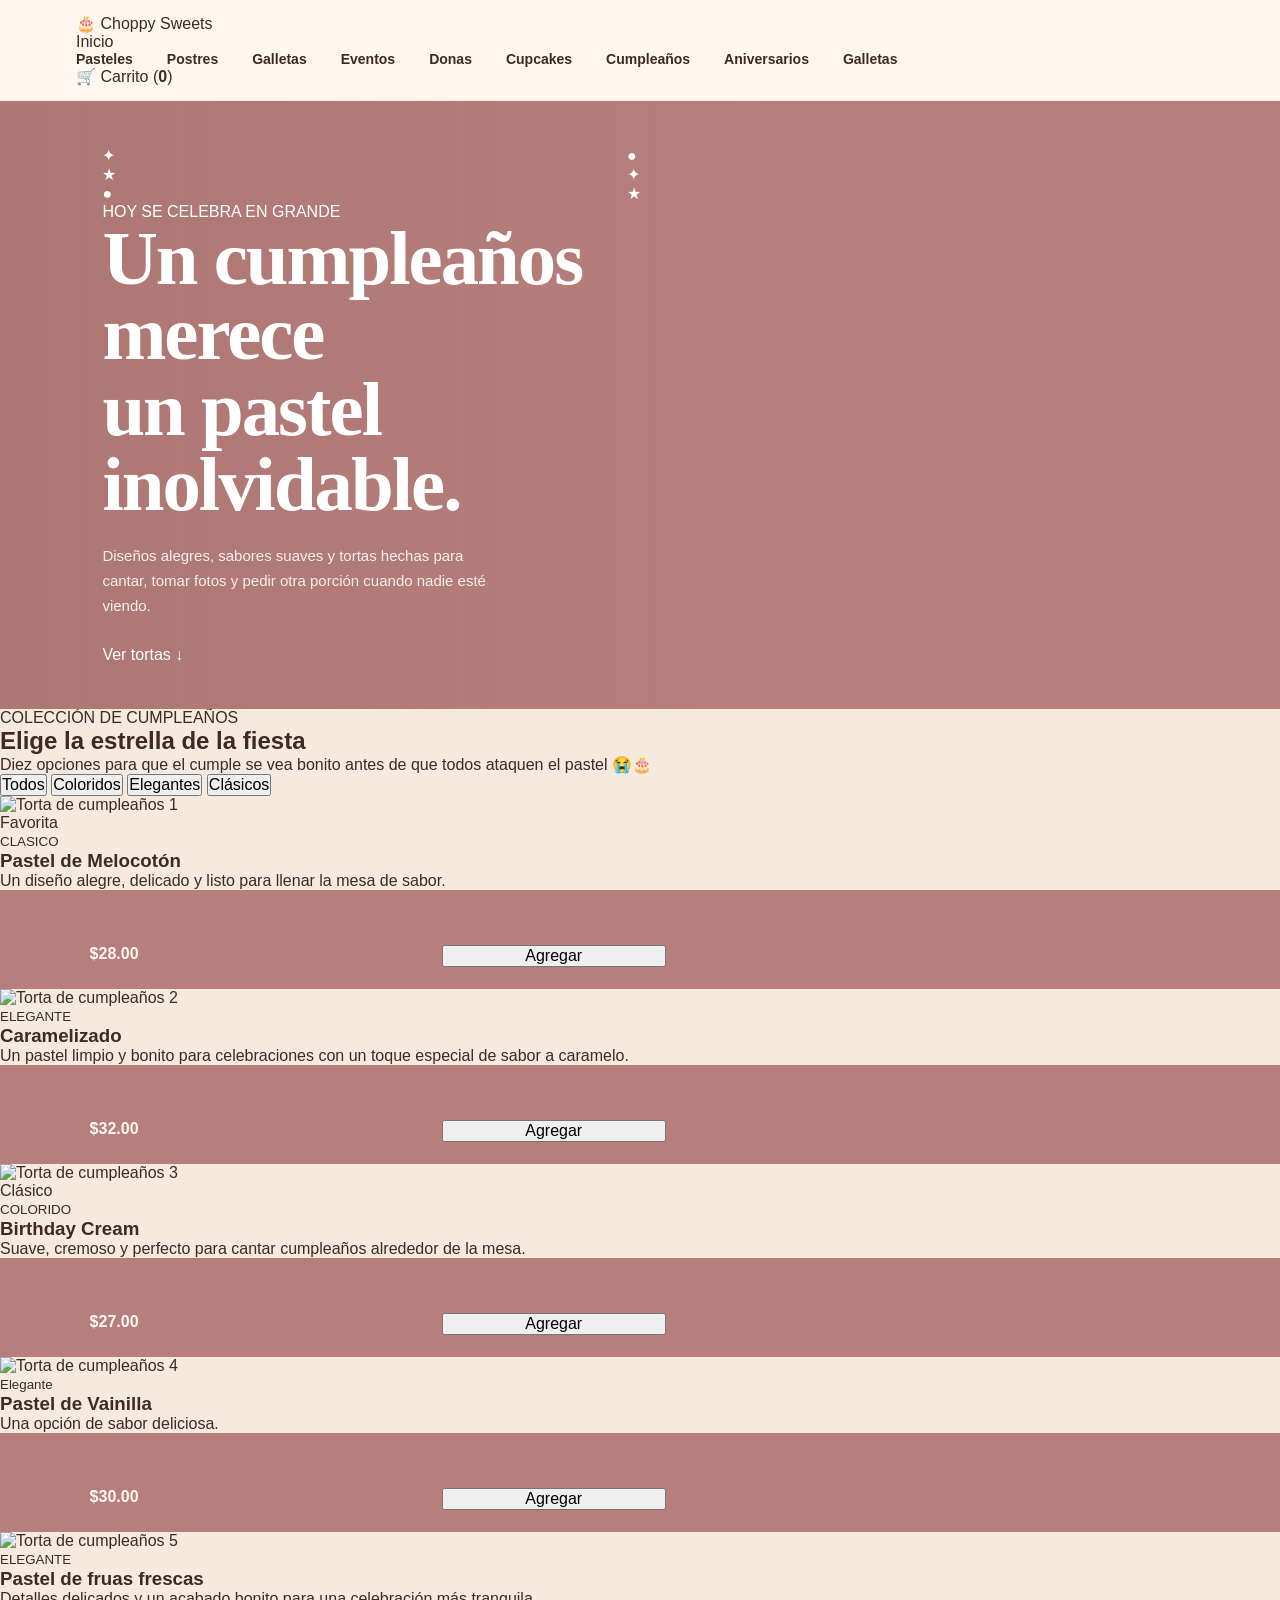
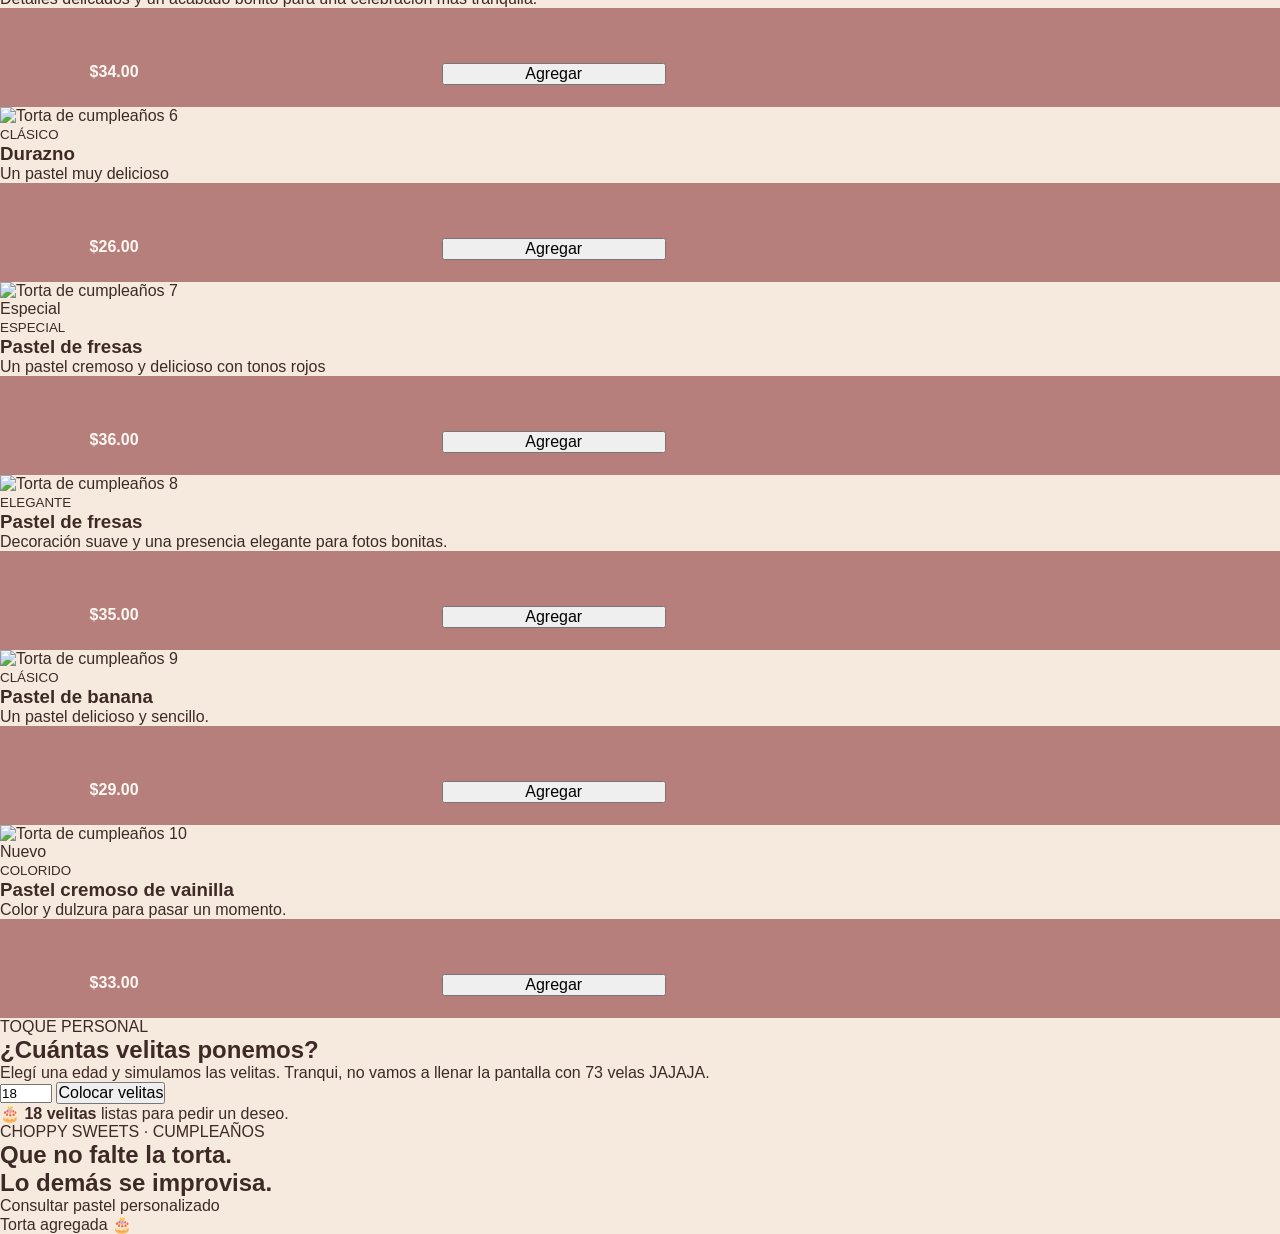
==== cumpleaños/cumpleaños.html @ 8af27b21 "Fix case sensitivity in HTML file references" ====
<!DOCTYPE html>
<html lang="es">
<head>
  <meta charset="UTF-8">
  <meta name="viewport" content="width=device-width, initial-scale=1.0">
  <title>Cumpleaños - Choppy Sweets</title>

  <link rel="preconnect" href="https://fonts.googleapis.com">
  <link href="https://fonts.googleapis.com/css2?family=Baloo+2:wght@600;700;800&family=Quicksand:wght@400;500;600;700&display=swap" rel="stylesheet">

  <link rel="stylesheet" href="../style.css">
  <link rel="stylesheet" href="cumpleaños.css">
</head>
<body>

<header class="topbar">
  <div class="wrap nav-wrap">
    <a href="../index.html" class="logo">🎂 Choppy <span>Sweets</span></a>

    <nav class="nav-links">
      <a href="../index.html">Inicio</a>
      <nav class="nav" id="nav">
      <a href="../pasteles/pasteles.html">Pasteles</a>
      <a href="../postres/postres.html">Postres</a>
      <a href="../galletas/galletas.html">Galletas</a>
      <a href="../eventos/eventos.html">Eventos</a>
      <a href="../donas/donas.html">Donas</a>
      <a href="../cupcakes/cupcakes.html">Cupcakes</a>
      <a href="../cumpleaños/cumpleaños.html">Cumpleaños</a>
      <a href="../aniversarios/aniversarios.html">Aniversarios</a>
      <a href="../registro/registro.html">Galletas</a>
    </nav>
      <a href="../carrito/carrito.html">🛒 Carrito (<b id="cart-count">0</b>)</a>
    </nav>
  </div>
</header>

<section class="hero">
  <div class="confetti c1">✦</div>
  <div class="confetti c2">●</div>
  <div class="confetti c3">★</div>
  <div class="confetti c4">✦</div>
  <div class="confetti c5">●</div>
  <div class="confetti c6">★</div>

  <div class="wrap hero-grid">
    <div class="hero-copy">
      <span class="eyebrow">HOY SE CELEBRA EN GRANDE</span>
      <h1>Un cumpleaños merece<br><span>un pastel inolvidable.</span></h1>

      <p>
        Diseños alegres, sabores suaves y tortas hechas para cantar,
        tomar fotos y pedir otra porción cuando nadie esté viendo.
      </p>

      <a href="#tortas" class="main-btn">Ver tortas ↓</a>
    </div>

    <div class="birthday-art" aria-hidden="true">
      <div class="plate"></div>
      <div class="cake-base"></div>
      <div class="cake-top"></div>
      <div class="cream"></div>

      <div class="candle candle1"><i></i></div>
      <div class="candle candle2"><i></i></div>
      <div class="candle candle3"><i></i></div>

      <div class="balloon b1"></div>
      <div class="balloon b2"></div>
      <div class="balloon b3"></div>
    </div>
  </div>
</section>

<main class="birthday-section" id="tortas">
  <div class="wrap">

    <div class="section-head">
      <div>
        <span class="eyebrow">COLECCIÓN DE CUMPLEAÑOS</span>
        <h2>Elige la estrella de la fiesta</h2>
        <p>Diez opciones para que el cumple se vea bonito antes de que todos ataquen el pastel 😭🎂</p>
      </div>

      <div class="filters">
        <button class="filter active" data-filter="todos">Todos</button>
        <button class="filter" data-filter="colorido">Coloridos</button>
        <button class="filter" data-filter="elegante">Elegantes</button>
        <button class="filter" data-filter="clasico">Clásicos</button>
      </div>
    </div>

    <div class="cakes-grid">

      <article class="cake-card" data-category="colorido">
        <div class="cake-img"><img src="torta1.jfif" alt="Torta de cumpleaños 1"><span class="badge">Favorita</span></div>
        <div class="cake-info"><small>CLASICO</small><h3>Pastel de Melocotón</h3><p>Un diseño alegre, delicado y listo para llenar la mesa de sabor.</p><div class="footer"><strong>$28.00</strong><button class="add" data-name="Pastel de Melocotón" data-id="cumple-pastel-de-melocot-n" data-precio="28.00" data-imagen="../cumpleaños/torta1.jfif">Agregar</button></div></div>
      </article>

      <article class="cake-card" data-category="elegante">
        <div class="cake-img"><img src="torta2.jfif" alt="Torta de cumpleaños 2"></div>
        <div class="cake-info"><small>ELEGANTE</small><h3>Caramelizado</h3><p>Un pastel limpio y bonito para celebraciones con un toque especial de sabor a caramelo.</p><div class="footer"><strong>$32.00</strong><button class="add" data-name="Caramelizado" data-id="cumple-caramelizado" data-precio="32.00" data-imagen="../cumpleaños/torta2.jfif">Agregar</button></div></div>
      </article>

      <article class="cake-card" data-category="clasico">
        <div class="cake-img"><img src="torta3.jfif" alt="Torta de cumpleaños 3"><span class="badge">Clásico</span></div>
        <div class="cake-info"><small>COLORIDO</small><h3>Birthday Cream</h3><p>Suave, cremoso y perfecto para cantar cumpleaños alrededor de la mesa.</p><div class="footer"><strong>$27.00</strong><button class="add" data-name="Birthday Cream" data-id="cumple-birthday-cream" data-precio="27.00" data-imagen="../cumpleaños/torta3.jfif">Agregar</button></div></div>
      </article>

      <article class="cake-card" data-category="colorido">
        <div class="cake-img"><img src="torta4.jfif" alt="Torta de cumpleaños 4"></div>
        <div class="cake-info"><small>Elegante</small><h3>Pastel de Vainilla</h3><p>Una opción de sabor deliciosa.</p><div class="footer"><strong>$30.00</strong><button class="add" data-name="Pastel de Vainilla" data-id="cumple-pastel-de-vainilla" data-precio="30.00" data-imagen="../cumpleaños/torta4.jfif">Agregar</button></div></div>
      </article>

      <article class="cake-card" data-category="elegante">
        <div class="cake-img"><img src="torta5.jfif" alt="Torta de cumpleaños 5"></div>
        <div class="cake-info"><small>ELEGANTE</small><h3>Pastel de fruas frescas</h3><p>Detalles delicados y un acabado bonito para una celebración más tranquila.</p><div class="footer"><strong>$34.00</strong><button class="add" data-name="Pastel de fruas frescas" data-id="cumple-pastel-de-fruas-frescas" data-precio="34.00" data-imagen="../cumpleaños/torta5.jfif">Agregar</button></div></div>
      </article>

      <article class="cake-card" data-category="clasico">
        <div class="cake-img"><img src="torta6.jfif" alt="Torta de cumpleaños 6"></div>
        <div class="cake-info"><small>CLÁSICO</small><h3>Durazno</h3><p>Un pastel muy delicioso</p><div class="footer"><strong>$26.00</strong><button class="add" data-name="Durazno" data-id="cumple-durazno" data-precio="26.00" data-imagen="../Cumpleaños/Torta6.jfif">Agregar</button></div></div>
      </article>

      <article class="cake-card" data-category="colorido">
        <div class="cake-img"><img src="torta7.jfif" alt="Torta de cumpleaños 7"><span class="badge special">Especial</span></div>
        <div class="cake-info"><small>ESPECIAL</small><h3>Pastel de fresas</h3><p>Un pastel cremoso y delicioso con tonos rojos</p><div class="footer"><strong>$36.00</strong><button class="add" data-name="Pastel de fresas" data-id="cumple-pastel-de-fresas" data-precio="36.00" data-imagen="../cumpleaños/torta7.jfif">Agregar</button></div></div>
      </article>

      <article class="cake-card" data-category="elegante">
        <div class="cake-img"><img src="torta8.jfif" alt="Torta de cumpleaños 8"></div>
        <div class="cake-info"><small>ELEGANTE</small><h3>Pastel de fresas</h3><p>Decoración suave y una presencia elegante para fotos bonitas.</p><div class="footer"><strong>$35.00</strong><button class="add" data-name="Pastel de fresas" data-id="cumple-pastel-de-fresas" data-precio="35.00" data-imagen="../cumpleaños/torta8.jfif">Agregar</button></div></div>
      </article>

      <article class="cake-card" data-category="clasico">
        <div class="cake-img"><img src="torta9.jfif" alt="Torta de cumpleaños 9"></div>
        <div class="cake-info"><small>CLÁSICO</small><h3>Pastel de banana</h3><p>Un pastel delicioso y sencillo.</p><div class="footer"><strong>$29.00</strong><button class="add" data-name="Pastel de banana" data-id="cumple-pastel-de-banana" data-precio="29.00" data-imagen="../cumpleaños/torta9.jfif">Agregar</button></div></div>
      </article>

      <article class="cake-card" data-category="colorido">
        <div class="cake-img"><img src="torta10.jfif" alt="Torta de cumpleaños 10"><span class="badge">Nuevo</span></div>
        <div class="cake-info"><small>COLORIDO</small><h3>Pastel cremoso de vainilla</h3><p>Color y dulzura para pasar un momento.</p><div class="footer"><strong>$33.00</strong><button class="add" data-name="Pastel cremoso de vainilla" data-id="cumple-pastel-cremoso-de-vainilla" data-precio="33.00" data-imagen="../cumpleaños/torta10.jfif">Agregar</button></div></div>
      </article>

    </div>
  </div>
</main>

<section class="age-section">
  <div class="wrap age-card">
    <span class="eyebrow">TOQUE PERSONAL</span>
    <h2>¿Cuántas velitas ponemos?</h2>
    <p>Elegí una edad y simulamos las velitas. Tranqui, no vamos a llenar la pantalla con 73 velas JAJAJA.</p>

    <div class="age-controls">
      <input type="number" id="age-input" min="1" max="100" value="18">
      <button id="age-btn">Colocar velitas</button>
    </div>

    <div class="candles-result" id="candles-result">
      🎂 <strong>18 velitas</strong> listas para pedir un deseo.
    </div>
  </div>
</section>

<section class="final">
  <div class="wrap">
    <span>CHOPPY SWEETS · CUMPLEAÑOS</span>
    <h2>Que no falte la torta.<br>Lo demás se improvisa.</h2>
    <a href="../contacto/contacto.html">Consultar pastel personalizado</a>
  </div>
</section>

<div class="toast" id="toast">Torta agregada 🎂</div>

<script src="cumpleaños.js"></script>
</body>
</html>
---- style.css ----
:root{
  --cream:#f6eadf;
  --cream-2:#fff7ef;
  --rose:#b77f7c;
  --rose-dark:#7b4a46;
  --pink:#edc1c4;
  --lavender:#cdb5c6;
  --peach:#efd8c7;
  --ink:#3d2925;
  --muted:#765f5a;
  --line:#d7bdb2;
  --white:#fffdf9;
}

*{
  box-sizing:border-box;
  margin:0;
  padding:0;
}

html{
  scroll-behavior:smooth;
}

body{
  font-family:'DM Sans',sans-serif;
  color:var(--ink);
  background:var(--cream);
  overflow-x:hidden;
}

a{
  color:inherit;
  text-decoration:none;
}

img{
  display:block;
  width:100%;
}

button{
  font:inherit;
}

/* ================= HEADER ================= */

.topbar{
  min-height:76px;
  padding:14px clamp(20px,6vw,76px);
  display:flex;
  align-items:center;
  gap:30px;
  background:var(--cream-2);
  border-bottom:1px solid rgba(123,74,70,.08);
  position:sticky;
  top:0;
  z-index:50;
}

.brand{
  width:165px;
  flex-shrink:0;
}

.brand img{
  max-height:54px;
  object-fit:contain;
  object-position:left center;
}

.brand-fallback{
  display:none;
  font:600 27px 'Playfair Display',serif;
  line-height:.88;
}

.brand-fallback small{
  display:block;
  margin-top:7px;
  font:600 8px 'DM Sans',sans-serif;
  letter-spacing:4px;
}

.nav{
  margin-left:auto;
  display:flex;
  align-items:center;
  gap:34px;
}

.nav a{
  position:relative;
  font-size:14px;
  font-weight:600;
}

.nav a::after{
  content:'';
  position:absolute;
  left:0;
  right:100%;
  bottom:-10px;
  height:2px;
  background:var(--rose-dark);
  transition:.2s ease;
}

.nav a:hover::after,
.nav a.active::after{
  right:0;
}

.header-actions{
  display:flex;
  align-items:center;
  gap:12px;
}

.icon-btn{
  position:relative;
  width:34px;
  height:34px;
  border:0;
  background:transparent;
  color:var(--ink);
  font-size:22px;
  cursor:pointer;
}

.cart span{
  position:absolute;
  top:-3px;
  right:-4px;
  width:16px;
  height:16px;
  border-radius:50%;
  display:grid;
  place-items:center;
  background:var(--rose-dark);
  color:white;
  font-size:9px;
}

.order-btn,
.primary-btn,
.secondary-btn{
  display:inline-flex;
  align-items:center;
  justify-content:center;
  border-radius:30px;
  font-weight:700;
  transition:.2s ease;
}

.order-btn{
  padding:11px 20px;
  background:var(--rose);
  color:white;
  font-size:13px;
}

.order-btn:hover,
.primary-btn:hover,
.secondary-btn:hover{
  transform:translateY(-2px);
}

.menu-btn{
  display:none;
  border:0;
  background:transparent;
  font-size:25px;
  color:var(--ink);
  cursor:pointer;
}

/* ================= HERO ================= */

.hero{
  position:relative;
  min-height:500px;
  display:grid;
  grid-template-columns:1fr 1.05fr;
  align-items:center;
  padding:45px clamp(24px,8vw,110px);
  background:
    linear-gradient(90deg, rgba(116,70,67,.15), transparent 60%),
    var(--rose);
  color:white;
  overflow:hidden;
}

.hero-copy{
  position:relative;
  z-index:4;
  max-width:500px;
}

.mini{
  display:block;
  margin-bottom:14px;
  font-size:11px;
  font-weight:700;
  letter-spacing:2.4px;
}

.hero h1{
  font:600 clamp(49px,6vw,78px)/.98 'Playfair Display',serif;
  letter-spacing:-2px;
}

.hero h1 em{
  color:#f7d3ca;
  font-style:normal;
}

.hero-copy p{
  max-width:400px;
  margin:22px 0 28px;
  font-size:15px;
  line-height:1.65;
  color:rgba(255,255,255,.88);
}

.primary-btn{
  padding:13px 22px;
  background:#6f3d31;
  color:white;
  font-size:13px;
}

.hero-image{
  position:relative;
  z-index:3;
  min-height:410px;
  display:flex;
  align-items:center;
  justify-content:center;
}

.hero-image img{
  width:min(100%,520px);
  height:410px;
  object-fit:contain;
  position:relative;
  z-index:2;
}

.placeholder{
  position:absolute;
  inset:18%;
  z-index:1;
  display:grid;
  place-items:center;
  text-align:center;
  border:1px dashed rgba(255,255,255,.55);
  border-radius:18px;
  color:rgba(255,255,255,.8);
  font-size:13px;
}

.hero-image img[src]:not([src=""]){
  z-index:2;
}

.hero-image img:not([src]),
.hero-image img[src=""]{
  display:none;
}

/* bordes tipo pincel */
.brush{
  position:absolute;
  left:-2%;
  width:104%;
  height:32px;
  z-index:5;
  pointer-events:none;
  background:
    radial-gradient(ellipse at 20% 50%, var(--cream-2) 0 38%, transparent 40%),
    radial-gradient(ellipse at 50% 50%, var(--cream-2) 0 36%, transparent 38%),
    radial-gradient(ellipse at 80% 50%, var(--cream-2) 0 40%, transparent 42%);
  background-size:110px 35px;
}

.brush-top{
  top:-17px;
}

.brush-bottom{
  bottom:-17px;
}

/* ================= BENEFICIOS ================= */

.benefits{
  max-width:930px;
  margin:0 auto;
  padding:42px 24px 20px;
  display:grid;
  grid-template-columns:1fr 1fr;
  gap:65px;
}

.benefits article{
  display:flex;
  align-items:center;
  gap:18px;
}

.benefit-icon{
  width:58px;
  height:58px;
  flex-shrink:0;
  border-radius:50%;
  display:grid;
  place-items:center;
  background:#efcfc4;
  font-size:25px;
}

.benefits h3{
  margin-bottom:5px;
  font:600 17px 'Playfair Display',serif;
}

.benefits p{
  color:var(--muted);
  font-size:12px;
  line-height:1.5;
}

/* ================= COLECCIONES ================= */

.collections{
  max-width:1060px;
  margin:0 auto;
  padding:30px 24px 60px;
  display:grid;
  grid-template-columns:repeat(3,1fr);
  gap:22px;
}

.collection-card{
  min-height:385px;
  padding:28px 24px 20px;
  border-radius:18px;
  overflow:hidden;
  display:flex;
  flex-direction:column;
}

.collection-card.rose{background:var(--pink);}
.collection-card.cream{background:var(--peach);}
.collection-card.lavender{background:var(--lavender);}

.collection-card h2{
  text-align:center;
  font:600 29px/1.03 'Playfair Display',serif;
}

.collection-image{
  position:relative;
  flex:1;
  min-height:230px;
  margin:8px -5px 4px;
}

.collection-image img{
  height:235px;
  object-fit:contain;
  position:relative;
  z-index:2;
}

.collection-image .placeholder{
  inset:22%;
  border-color:rgba(61,41,37,.35);
  color:rgba(61,41,37,.65);
}

.collection-card footer{
  display:flex;
  align-items:flex-end;
  justify-content:space-between;
  gap:16px;
}

.collection-card footer p{
  max-width:150px;
  font-size:11px;
  line-height:1.45;
}

.collection-card footer a{
  width:40px;
  height:40px;
  flex-shrink:0;
  border-radius:50%;
  display:grid;
  place-items:center;
  background:rgba(255,255,255,.58);
  font-size:23px;
  transition:.2s;
}

.collection-card footer a:hover{
  transform:translateX(4px);
}

/* ================= PAIRING ================= */

.pairing{
  max-width:1020px;
  margin:0 auto;
  padding:20px 24px 75px;
  display:grid;
  grid-template-columns:1.15fr .85fr;
  align-items:center;
  gap:35px;
}

.pairing-image{
  position:relative;
  min-height:330px;
}

.pairing-image img{
  height:330px;
  object-fit:contain;
  position:relative;
  z-index:2;
}

.pairing-image .placeholder{
  inset:18%;
  border-color:rgba(61,41,37,.3);
  color:var(--muted);
}

.pairing-copy h2,
.about h2{
  font:600 clamp(38px,5vw,56px)/.98 'Playfair Display',serif;
}

.pairing-copy p{
  margin:20px 0 24px;
  max-width:360px;
  color:var(--muted);
  line-height:1.7;
  font-size:14px;
}

.secondary-btn{
  padding:12px 22px;
  background:var(--rose);
  color:white;
  font-size:12px;
}

/* ================= ABOUT ================= */

.about{
  padding:70px 24px;
  text-align:center;
  background:var(--cream-2);
}

.about h2{
  margin-bottom:20px;
}

.about p{
  max-width:650px;
  margin:auto;
  color:var(--muted);
  line-height:1.8;
}

/* ================= FOOTER ================= */

.footer{
  padding:55px clamp(24px,7vw,90px) 22px;
  display:grid;
  grid-template-columns:1.4fr repeat(3,1fr);
  gap:38px;
  background:var(--rose);
  color:#fff8f2;
}

.footer-brand strong{
  display:block;
  font:600 29px 'Playfair Display',serif;
}

.footer-brand small{
  letter-spacing:4px;
  font-size:8px;
}

.footer-brand p{
  max-width:220px;
  margin:18px 0;
  font-size:11px;
  line-height:1.6;
  color:rgba(255,255,255,.82);
}

.socials{
  display:flex;
  gap:9px;
}

.socials a{
  width:30px;
  height:30px;
  border-radius:50%;
  display:grid;
  place-items:center;
  border:1px solid rgba(255,255,255,.42);
}

.footer h4{
  margin-bottom:16px;
  font:600 13px 'Playfair Display',serif;
}

.footer>div:not(.footer-brand) a,
.footer>div:not(.footer-brand) p{
  display:block;
  margin:7px 0;
  font-size:11px;
  color:rgba(255,255,255,.83);
}

.copyright{
  grid-column:1/-1;
  padding-top:20px;
  margin-top:10px;
  border-top:1px solid rgba(255,255,255,.22);
  text-align:center;
  font-size:10px;
}

/* ================= BUSCADOR ================= */

.search-modal{
  position:fixed;
  inset:0;
  z-index:100;
  display:none;
  place-items:center;
  padding:20px;
  background:rgba(54,34,30,.48);
  backdrop-filter:blur(6px);
}

.search-modal.open{
  display:grid;
}

.search-box{
  position:relative;
  width:min(520px,100%);
  padding:34px;
  border-radius:18px;
  background:var(--cream-2);
  box-shadow:0 30px 80px rgba(45,27,24,.25);
}

.search-box h3{
  margin-bottom:18px;
  font:600 30px 'Playfair Display',serif;
}

.search-box input{
  width:100%;
  padding:13px 15px;
  border:1px solid var(--line);
  border-radius:10px;
  background:white;
  outline:none;
  color:var(--ink);
}

.close-search{
  position:absolute;
  top:12px;
  right:16px;
  border:0;
  background:transparent;
  font-size:28px;
  color:var(--ink);
  cursor:pointer;
}

#searchResults{
  margin-top:12px;
}

.search-result{
  display:block;
  padding:11px 2px;
  border-bottom:1px solid var(--line);
  font-size:13px;
}

/* ================= RESPONSIVE ================= */

@media(max-width:900px){
  .menu-btn{
    display:block;
    margin-left:auto;
  }

  .nav{
    position:absolute;
    top:100%;
    left:0;
    right:0;
    display:none;
    flex-direction:column;
    align-items:stretch;
    gap:0;
    padding:12px 24px 20px;
    background:var(--cream-2);
    border-bottom:1px solid var(--line);
  }

  .nav.open{
    display:flex;
  }

  .nav a{
    padding:12px 0;
  }

  .nav a::after{
    display:none;
  }

  .header-actions{
    margin-left:0;
  }

  .icon-btn{
    display:none;
  }

  .hero{
    grid-template-columns:1fr;
    padding-top:70px;
    text-align:center;
  }

  .hero-copy{
    margin:auto;
  }

  .hero-copy p{
    margin-left:auto;
    margin-right:auto;
  }

  .hero-image{
    min-height:330px;
  }

  .hero-image img{
    height:330px;
  }

  .collections{
    grid-template-columns:1fr;
    max-width:560px;
  }

  .pairing{
    grid-template-columns:1fr;
    text-align:center;
  }

  .pairing-copy p{
    margin-left:auto;
    margin-right:auto;
  }

  .footer{
    grid-template-columns:1fr 1fr;
  }
}

@media(max-width:600px){
  .topbar{
    padding:12px 16px;
    gap:12px;
  }

  .brand{
    width:125px;
  }

  .order-btn{
    padding:9px 13px;
    font-size:11px;
  }

  .benefits{
    grid-template-columns:1fr;
    gap:20px;
  }

  .hero{
    padding-left:20px;
    padding-right:20px;
  }

  .hero h1{
    font-size:48px;
  }

  .collection-card{
    min-height:350px;
  }

  .footer{
    grid-template-columns:1fr;
  }

  .copyright{
    grid-column:1;
  }
}
/* =========================
   ANIMACIÓN DEL LOGO
========================= */

.brand img {
  animation: logoFlotando 3s ease-in-out infinite;
  transform-origin: center;
}

/* Movimiento suave hacia arriba y abajo */
@keyframes logoFlotando {
  0%, 100% {
    transform: translateY(0) rotate(0deg);
  }

  25% {
    transform: translateY(-5px) rotate(-2deg);
  }

  50% {
    transform: translateY(0) rotate(0deg);
  }

  75% {
    transform: translateY(-5px) rotate(2deg);
  }
}

/* Efecto al pasar el mouse */
.brand:hover img {
  animation: logoRebote 0.7s ease;
}

@keyframes logoRebote {
  0% {
    transform: scale(1);
  }

  30% {
    transform: scale(1.08) rotate(-4deg);
  }

  60% {
    transform: scale(0.95) rotate(4deg);
  }

  100% {
    transform: scale(1) rotate(0deg);
  }
}

/* =========================
   CARRITO GLOBAL
========================= */
.cart-link{
  display:grid;
  place-items:center;
  text-decoration:none;
}
.cart-link #cartCount{
  pointer-events:none;
}
/* Ajustes para el logo sin fondo */
.brand {
  display: flex;
  align-items: center;
  width: auto; /* Permite que el contenedor se ajuste al ancho real del logo */
  flex-shrink: 0;
}

.brand img {
  height: 58px; /* Controla la altura en la barra superior */
  width: auto;  /* Mantiene la proporción circular del logo */
  object-fit: contain;
  filter: drop-shadow(0 2px 4px rgba(0, 0, 0, 0.08)); /* Sombra suave opcional */
}
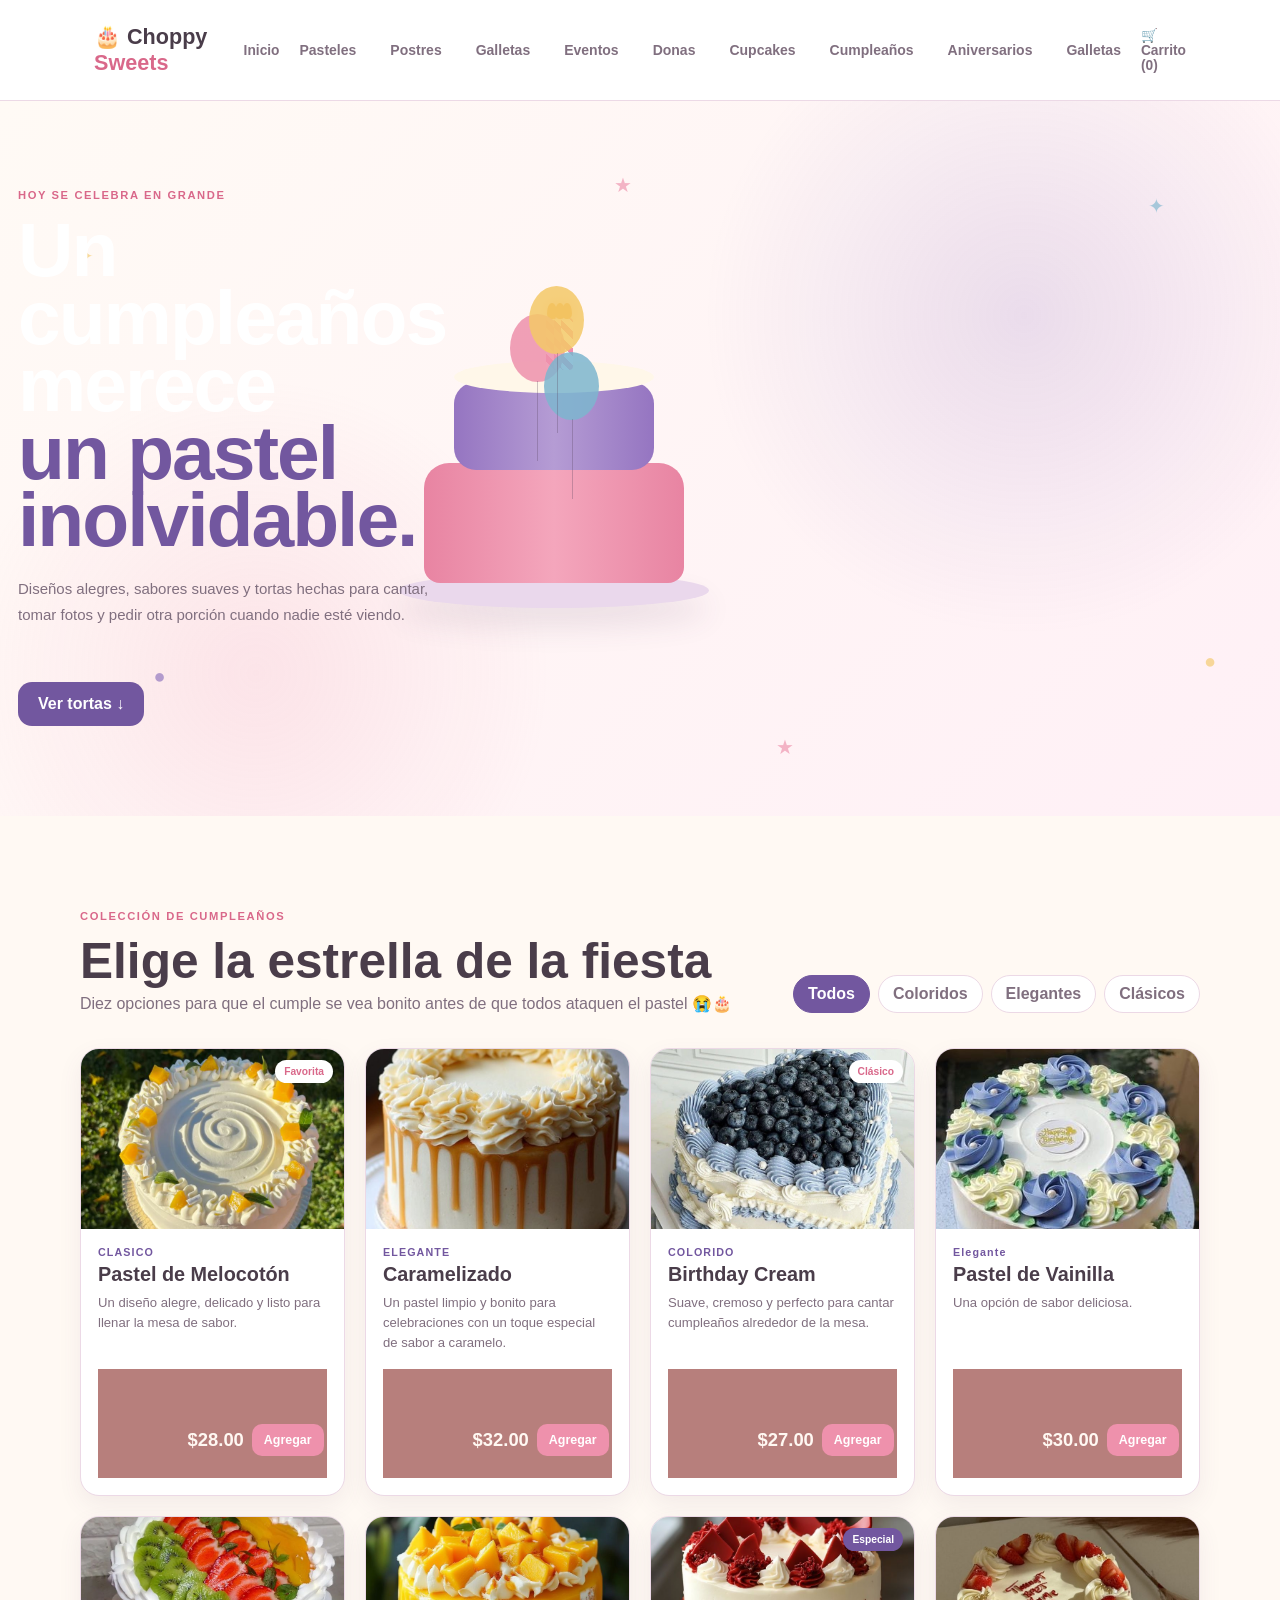
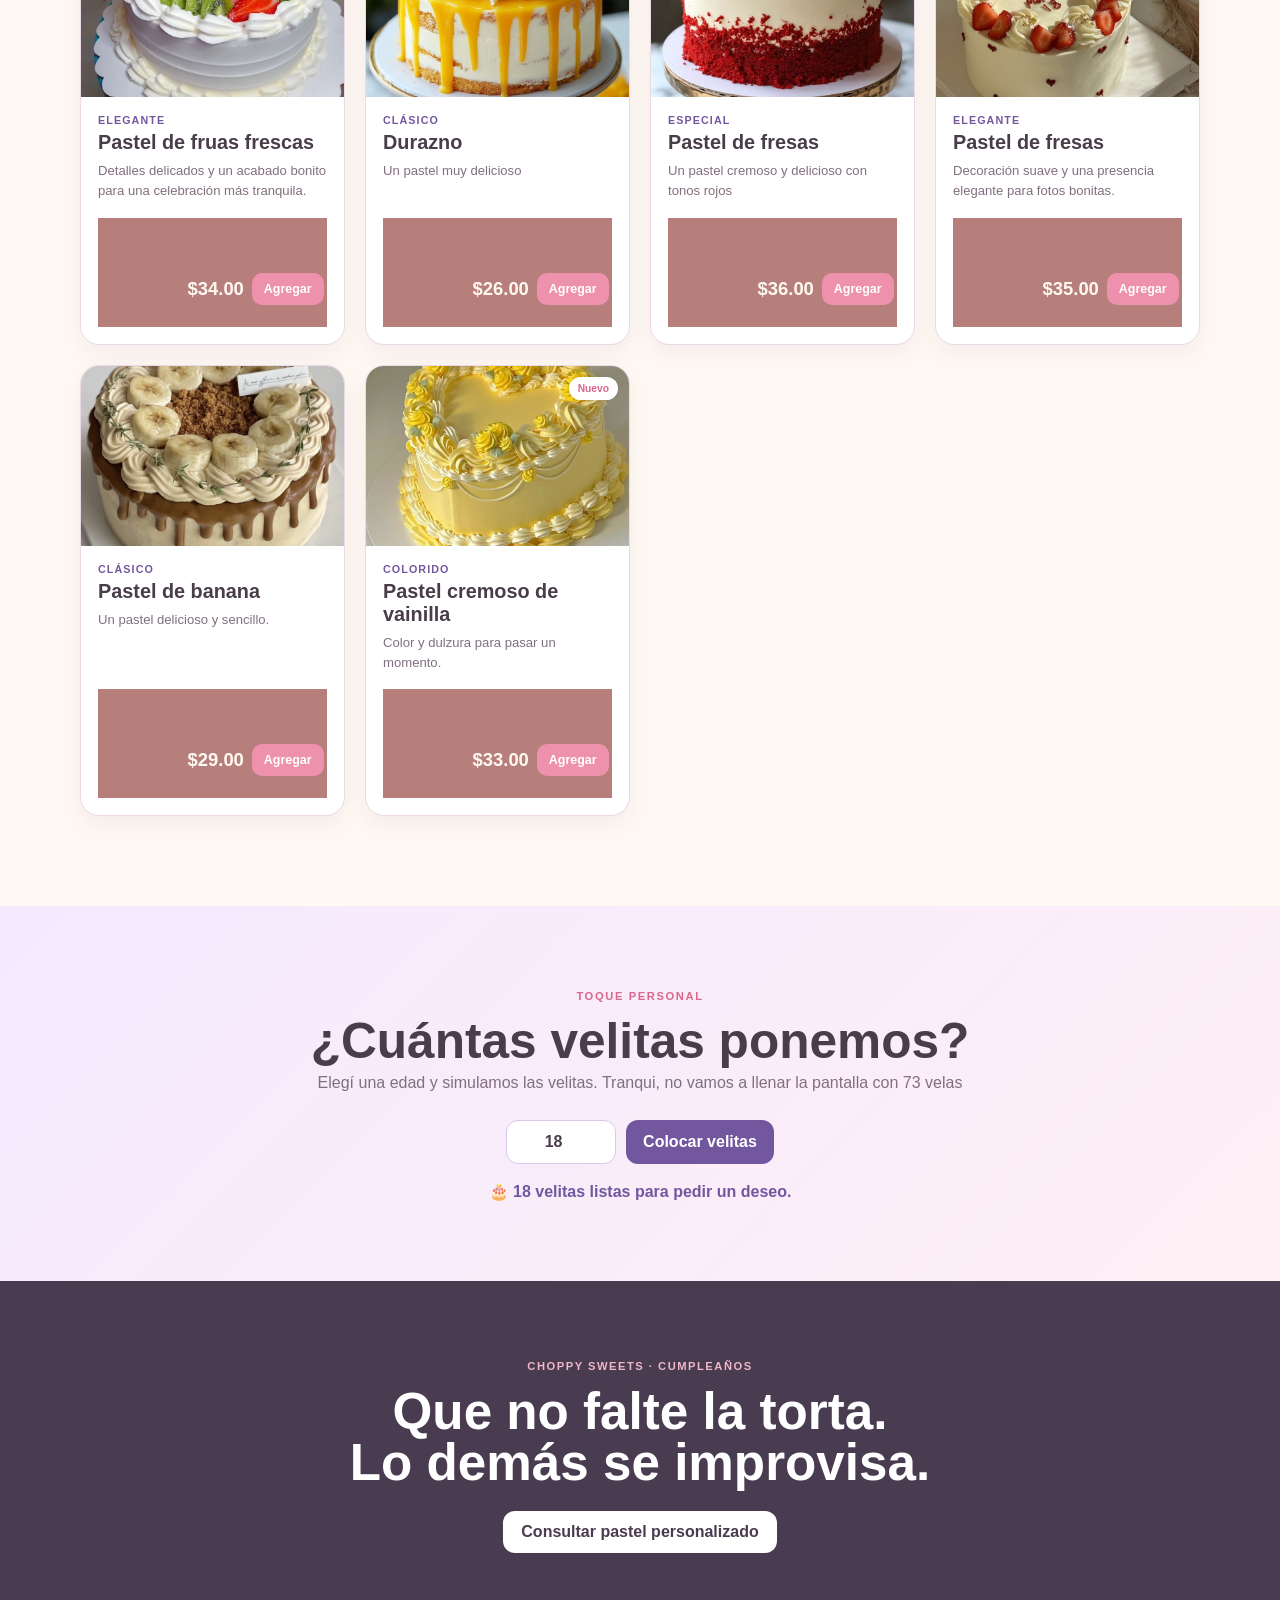
==== commit e10d8fae: "Fix typo in age section paragraph" ====
--- a/cumpleaños/cumpleaños.html
+++ b/cumpleaños/cumpleaños.html
@@ -151,7 +151,7 @@
   <div class="wrap age-card">
     <span class="eyebrow">TOQUE PERSONAL</span>
     <h2>¿Cuántas velitas ponemos?</h2>
-    <p>Elegí una edad y simulamos las velitas. Tranqui, no vamos a llenar la pantalla con 73 velas JAJAJA.</p>
+    <p>Elegí una edad y simulamos las velitas. Tranqui, no vamos a llenar la pantalla con 73 velas</p>
 
     <div class="age-controls">
       <input type="number" id="age-input" min="1" max="100" value="18">
--- a/cumpleaños/cumpleaños.css
+++ b/cumpleaños/cumpleaños.css
@@ -0,0 +1,584 @@
+*{margin:0;padding:0;box-sizing:border-box}
+
+:root{
+  --bg:#fff9f3;
+  --purple:#8d71bd;
+  --purple-dark:#72579f;
+  --pink:#ee91ac;
+  --pink-dark:#d9688a;
+  --yellow:#f4c968;
+  --blue:#7db6cf;
+  --ink:#4a3d4a;
+  --muted:#806f7f;
+  --line:#ecd9e6;
+  --white:#fff;
+}
+
+html{scroll-behavior:smooth}
+
+body{
+  background:var(--bg);
+  color:var(--ink);
+  font-family:'Quicksand',sans-serif;
+}
+
+a{text-decoration:none;color:inherit}
+button,input{font:inherit}
+
+.wrap{
+  width:min(1120px,calc(100% - 36px));
+  margin:auto;
+}
+
+/* NAV */
+
+.topbar{
+  position:sticky;
+  top:0;
+  z-index:1000;
+  background:rgba(255,255,255,.95);
+  border-bottom:1px solid var(--line);
+  backdrop-filter:blur(10px);
+}
+
+.nav-wrap{
+  min-height:72px;
+  display:flex;
+  align-items:center;
+  justify-content:space-between;
+  gap:20px;
+}
+
+.logo{
+  font:800 1.35rem 'Baloo 2',sans-serif;
+}
+
+.logo span{
+  color:var(--pink-dark);
+}
+
+.nav-links{
+  display:flex;
+  align-items:center;
+  gap:20px;
+  color:var(--muted);
+  font-size:.86rem;
+  font-weight:700;
+}
+
+.nav-links a:hover{
+  color:var(--pink-dark);
+}
+
+/* HERO */
+
+.hero{
+  position:relative;
+  overflow:hidden;
+  padding:84px 0 90px;
+  background:
+    radial-gradient(circle at 80% 30%,rgba(141,113,189,.18),transparent 28%),
+    radial-gradient(circle at 20% 80%,rgba(238,145,172,.18),transparent 25%),
+    linear-gradient(135deg,#fffaf5,#fff0f6);
+}
+
+.hero-grid{
+  display:grid;
+  grid-template-columns:1.05fr .95fr;
+  gap:60px;
+  align-items:center;
+}
+
+.eyebrow{
+  color:var(--pink-dark);
+  font-size:.7rem;
+  font-weight:800;
+  letter-spacing:1.6px;
+}
+
+.hero h1{
+  margin:13px 0 18px;
+  font:800 clamp(3rem,6vw,5.5rem)/.88 'Baloo 2',sans-serif;
+  letter-spacing:-2px;
+}
+
+.hero h1 span{
+  color:var(--purple-dark);
+}
+
+.hero p{
+  max-width:590px;
+  color:var(--muted);
+  line-height:1.75;
+}
+
+.main-btn{
+  display:inline-block;
+  margin-top:26px;
+  padding:13px 20px;
+  border-radius:14px;
+  background:var(--purple-dark);
+  color:#fff;
+  font-weight:800;
+  transition:.2s;
+}
+
+.main-btn:hover{
+  transform:translateY(-2px);
+  background:#624789;
+}
+
+/* CONFETTI */
+
+.confetti{
+  position:absolute;
+  font-size:20px;
+  opacity:.65;
+  animation:float 3s ease-in-out infinite;
+}
+
+.c1{left:6%;top:20%;color:var(--yellow)}
+.c2{left:12%;bottom:18%;color:var(--purple)}
+.c3{left:48%;top:10%;color:var(--pink)}
+.c4{right:9%;top:13%;color:var(--blue)}
+.c5{right:5%;bottom:20%;color:var(--yellow)}
+.c6{right:38%;bottom:8%;color:var(--pink)}
+
+@keyframes float{
+  50%{transform:translateY(-10px) rotate(10deg)}
+}
+
+/* ARTE DE TORTA */
+
+.birthday-art{
+  position:relative;
+  height:360px;
+}
+
+.plate{
+  position:absolute;
+  width:310px;
+  height:35px;
+  left:50%;
+  bottom:28px;
+  transform:translateX(-50%);
+  border-radius:50%;
+  background:#ead8ec;
+  box-shadow:0 18px 30px rgba(85,60,95,.12);
+}
+
+.cake-base{
+  position:absolute;
+  left:50%;
+  bottom:53px;
+  width:260px;
+  height:120px;
+  transform:translateX(-50%);
+  border-radius:25px 25px 16px 16px;
+  background:linear-gradient(90deg,#e884a2,#f4a6bc,#e884a2);
+}
+
+.cake-top{
+  position:absolute;
+  left:50%;
+  bottom:166px;
+  width:200px;
+  height:88px;
+  transform:translateX(-50%);
+  border-radius:22px;
+  background:linear-gradient(90deg,#9575c1,#b59cd4,#9575c1);
+}
+
+.cream{
+  position:absolute;
+  left:50%;
+  bottom:243px;
+  width:200px;
+  height:32px;
+  transform:translateX(-50%);
+  border-radius:50%;
+  background:#fff7e9;
+}
+
+.candle{
+  position:absolute;
+  bottom:266px;
+  width:12px;
+  height:52px;
+  border-radius:4px;
+  background:repeating-linear-gradient(45deg,#fff 0 6px,#ef8dad 6px 12px);
+}
+
+.candle1{left:42%}
+.candle2{left:50%}
+.candle3{left:58%}
+
+.candle i{
+  position:absolute;
+  left:50%;
+  top:-15px;
+  width:10px;
+  height:16px;
+  transform:translateX(-50%);
+  border-radius:50% 50% 50% 50% / 70% 70% 35% 35%;
+  background:#f0a43d;
+  box-shadow:0 0 12px rgba(240,164,61,.45);
+}
+
+.balloon{
+  position:absolute;
+  width:55px;
+  height:68px;
+  border-radius:50%;
+  opacity:.85;
+}
+
+.balloon::after{
+  content:"";
+  position:absolute;
+  left:50%;
+  top:67px;
+  height:80px;
+  border-left:1px solid rgba(90,70,95,.35);
+}
+
+.b1{left:4%;top:38px;background:var(--pink)}
+.b2{right:2%;top:76px;background:var(--blue)}
+.b3{right:18%;top:10px;background:var(--yellow)}
+
+/* SECCION */
+
+.birthday-section{
+  padding:90px 0;
+}
+
+.section-head{
+  display:flex;
+  justify-content:space-between;
+  align-items:end;
+  gap:30px;
+  margin-bottom:35px;
+}
+
+.section-head h2,
+.age-card h2{
+  margin:8px 0 4px;
+  font:800 clamp(2rem,4vw,3.1rem) 'Baloo 2',sans-serif;
+}
+
+.section-head p,
+.age-card p{
+  color:var(--muted);
+}
+
+.filters{
+  display:flex;
+  flex-wrap:wrap;
+  gap:8px;
+}
+
+.filter{
+  padding:9px 14px;
+  border:1px solid var(--line);
+  border-radius:999px;
+  background:#fff;
+  color:var(--muted);
+  font-weight:700;
+  cursor:pointer;
+}
+
+.filter.active,
+.filter:hover{
+  background:var(--purple-dark);
+  border-color:var(--purple-dark);
+  color:#fff;
+}
+
+/* TARJETAS */
+
+.cakes-grid{
+  display:grid;
+  grid-template-columns:repeat(4,minmax(0,1fr));
+  gap:20px;
+}
+
+.cake-card{
+  background:#fff;
+  border:1px solid var(--line);
+  border-radius:19px;
+  overflow:hidden;
+  display:flex;
+  flex-direction:column;
+  box-shadow:0 9px 23px rgba(107,75,110,.08);
+  transition:.25s;
+}
+
+.cake-card:hover{
+  transform:translateY(-6px);
+  box-shadow:0 16px 32px rgba(107,75,110,.15);
+}
+
+.cake-card.hidden{
+  display:none;
+}
+
+.cake-img{
+  position:relative;
+  height:180px;
+  overflow:hidden;
+  background:#f4e8f5;
+}
+
+.cake-img img{
+  display:block;
+  width:100%;
+  height:100%;
+  object-fit:cover;
+  transition:.35s;
+}
+
+.cake-card:hover img{
+  transform:scale(1.04);
+}
+
+.badge{
+  position:absolute;
+  top:11px;
+  right:11px;
+  padding:6px 9px;
+  border-radius:999px;
+  background:#fff;
+  color:var(--pink-dark);
+  font-size:.64rem;
+  font-weight:800;
+}
+
+.badge.special{
+  background:var(--purple-dark);
+  color:#fff;
+}
+
+.cake-info{
+  padding:17px;
+  display:flex;
+  flex-direction:column;
+  flex:1;
+}
+
+.cake-info small{
+  color:var(--purple-dark);
+  font-size:.67rem;
+  font-weight:800;
+  letter-spacing:1.1px;
+}
+
+.cake-info h3{
+  margin:5px 0 7px;
+  font:800 1.24rem 'Baloo 2',sans-serif;
+}
+
+.cake-info p{
+  margin-bottom:17px;
+  color:var(--muted);
+  font-size:.82rem;
+  line-height:1.5;
+}
+
+.footer{
+  margin-top:auto;
+  display:flex;
+  justify-content:space-between;
+  align-items:center;
+  gap:8px;
+}
+
+.footer strong{
+  font:800 1.15rem 'Baloo 2',sans-serif;
+}
+
+.add{
+  border:0;
+  padding:9px 12px;
+  border-radius:10px;
+  background:var(--pink);
+  color:#fff;
+  font-size:.78rem;
+  font-weight:800;
+  cursor:pointer;
+}
+
+.add:hover{
+  background:var(--pink-dark);
+}
+
+/* EDAD */
+
+.age-section{
+  padding:80px 0;
+  background:linear-gradient(135deg,#f4e9ff,#fff0f5);
+}
+
+.age-card{
+  max-width:850px;
+  text-align:center;
+}
+
+.age-card p{
+  max-width:650px;
+  margin:auto;
+}
+
+.age-controls{
+  margin:28px auto 18px;
+  display:flex;
+  justify-content:center;
+  gap:10px;
+}
+
+.age-controls input{
+  width:110px;
+  padding:12px 14px;
+  border:1px solid #dac7e9;
+  border-radius:12px;
+  outline:none;
+  background:#fff;
+  color:var(--ink);
+  font-weight:800;
+  text-align:center;
+}
+
+.age-controls button{
+  border:0;
+  padding:12px 17px;
+  border-radius:12px;
+  background:var(--purple-dark);
+  color:#fff;
+  font-weight:800;
+  cursor:pointer;
+}
+
+.candles-result{
+  color:var(--purple-dark);
+  font-weight:700;
+}
+
+/* FINAL */
+
+.final{
+  padding:75px 0;
+  text-align:center;
+  background:#493b50;
+  color:#fff;
+}
+
+.final span{
+  color:#f0b6ca;
+  font-size:.7rem;
+  font-weight:800;
+  letter-spacing:1.5px;
+}
+
+.final h2{
+  max-width:780px;
+  margin:12px auto 22px;
+  font:800 clamp(2rem,4vw,3.3rem)/1 'Baloo 2',sans-serif;
+}
+
+.final a{
+  display:inline-block;
+  padding:12px 18px;
+  border-radius:12px;
+  background:#fff;
+  color:#493b50;
+  font-weight:800;
+}
+
+/* TOAST */
+
+.toast{
+  position:fixed;
+  right:22px;
+  bottom:22px;
+  z-index:1500;
+  padding:13px 18px;
+  border-radius:12px;
+  background:#493b50;
+  color:#fff;
+  font-weight:700;
+  opacity:0;
+  transform:translateY(18px);
+  pointer-events:none;
+  transition:.25s;
+}
+
+.toast.show{
+  opacity:1;
+  transform:none;
+}
+
+/* RESPONSIVE */
+
+@media(max-width:950px){
+  .hero-grid{
+    grid-template-columns:1fr;
+  }
+
+  .hero-copy{
+    text-align:center;
+  }
+
+  .hero-copy p{
+    margin:auto;
+  }
+
+  .cakes-grid{
+    grid-template-columns:repeat(2,minmax(0,1fr));
+  }
+
+  .section-head{
+    flex-direction:column;
+    align-items:flex-start;
+  }
+}
+
+@media(max-width:620px){
+  .nav-wrap{
+    padding:13px 0;
+    flex-direction:column;
+    align-items:flex-start;
+  }
+
+  .nav-links{
+    width:100%;
+    justify-content:space-between;
+    gap:8px;
+    font-size:.75rem;
+  }
+
+  .hero{
+    padding:55px 0;
+  }
+
+  .birthday-art{
+    transform:scale(.82);
+    margin:-25px 0;
+  }
+
+  .cakes-grid{
+    grid-template-columns:1fr;
+  }
+
+  .cake-img{
+    height:235px;
+  }
+
+  .age-controls{
+    flex-direction:column;
+    align-items:center;
+  }
+
+  .age-controls input,
+  .age-controls button{
+    width:min(100%,280px);
+  }
+}
